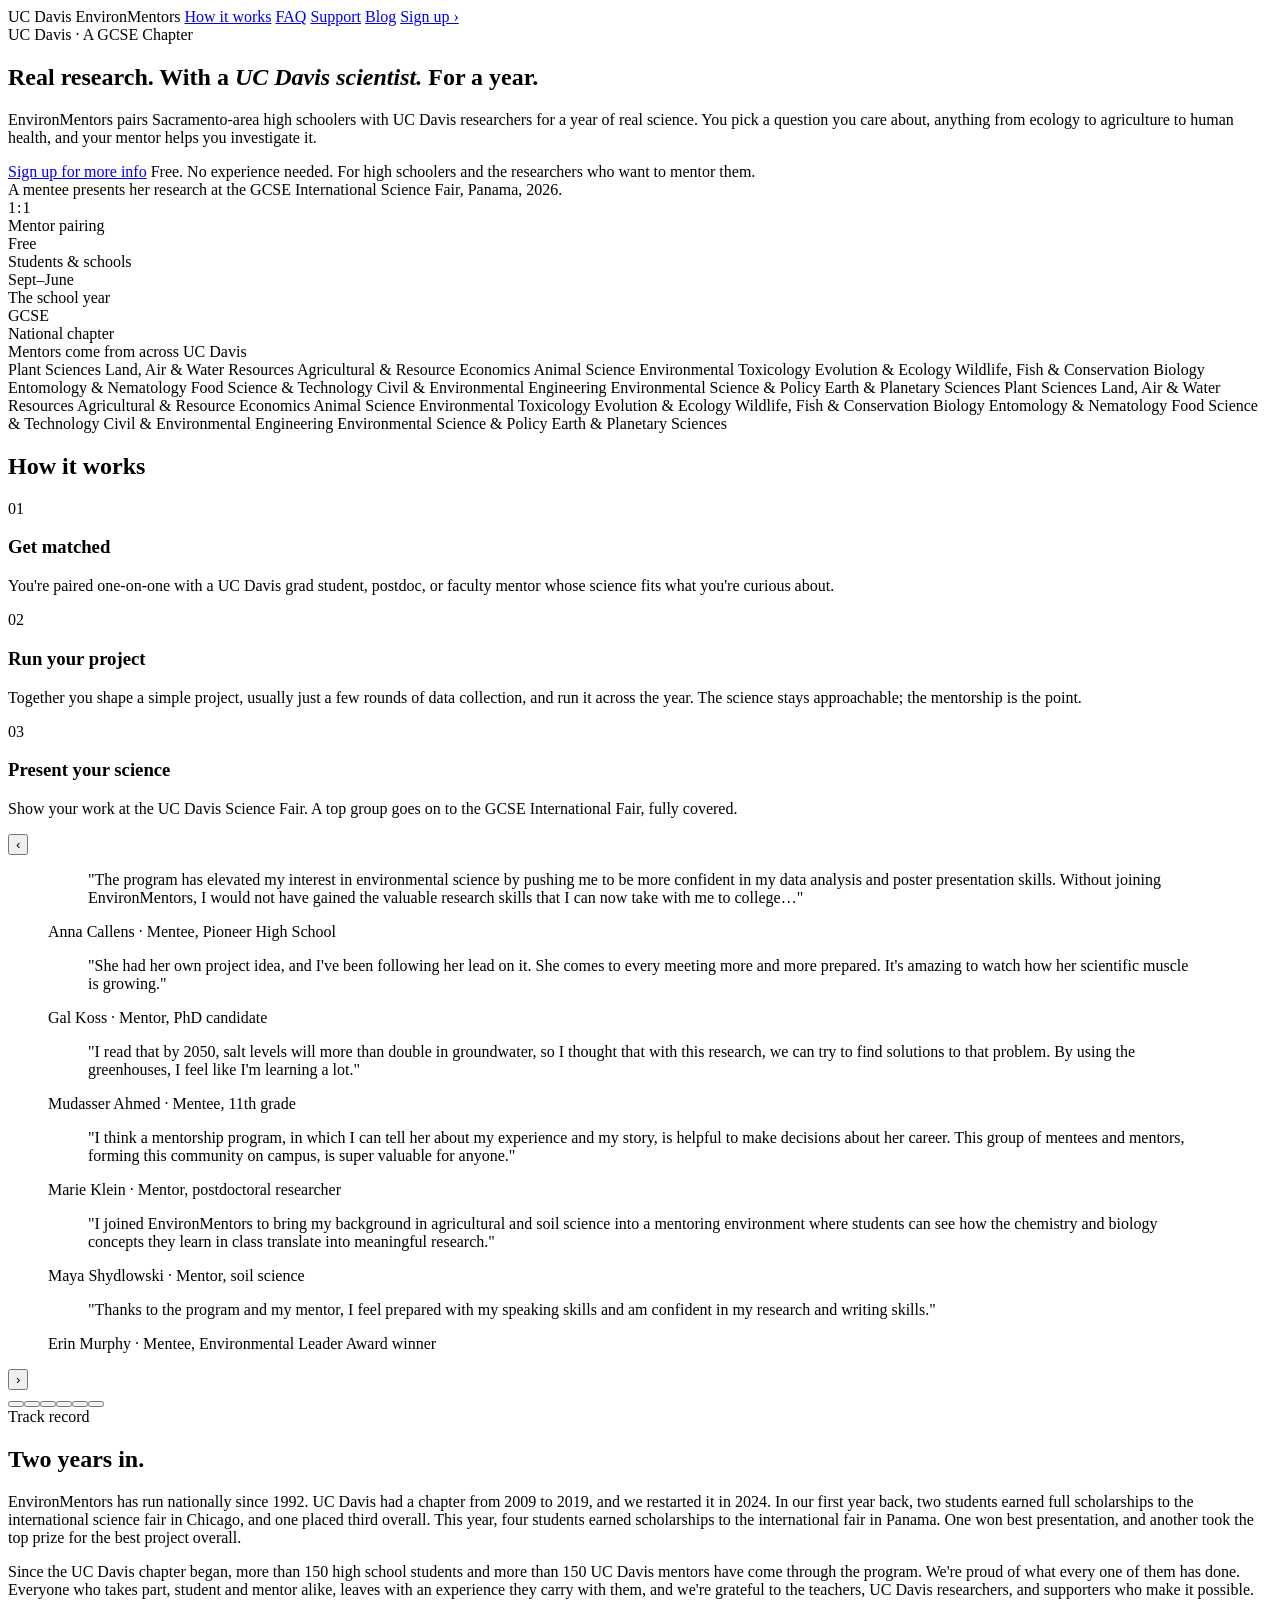
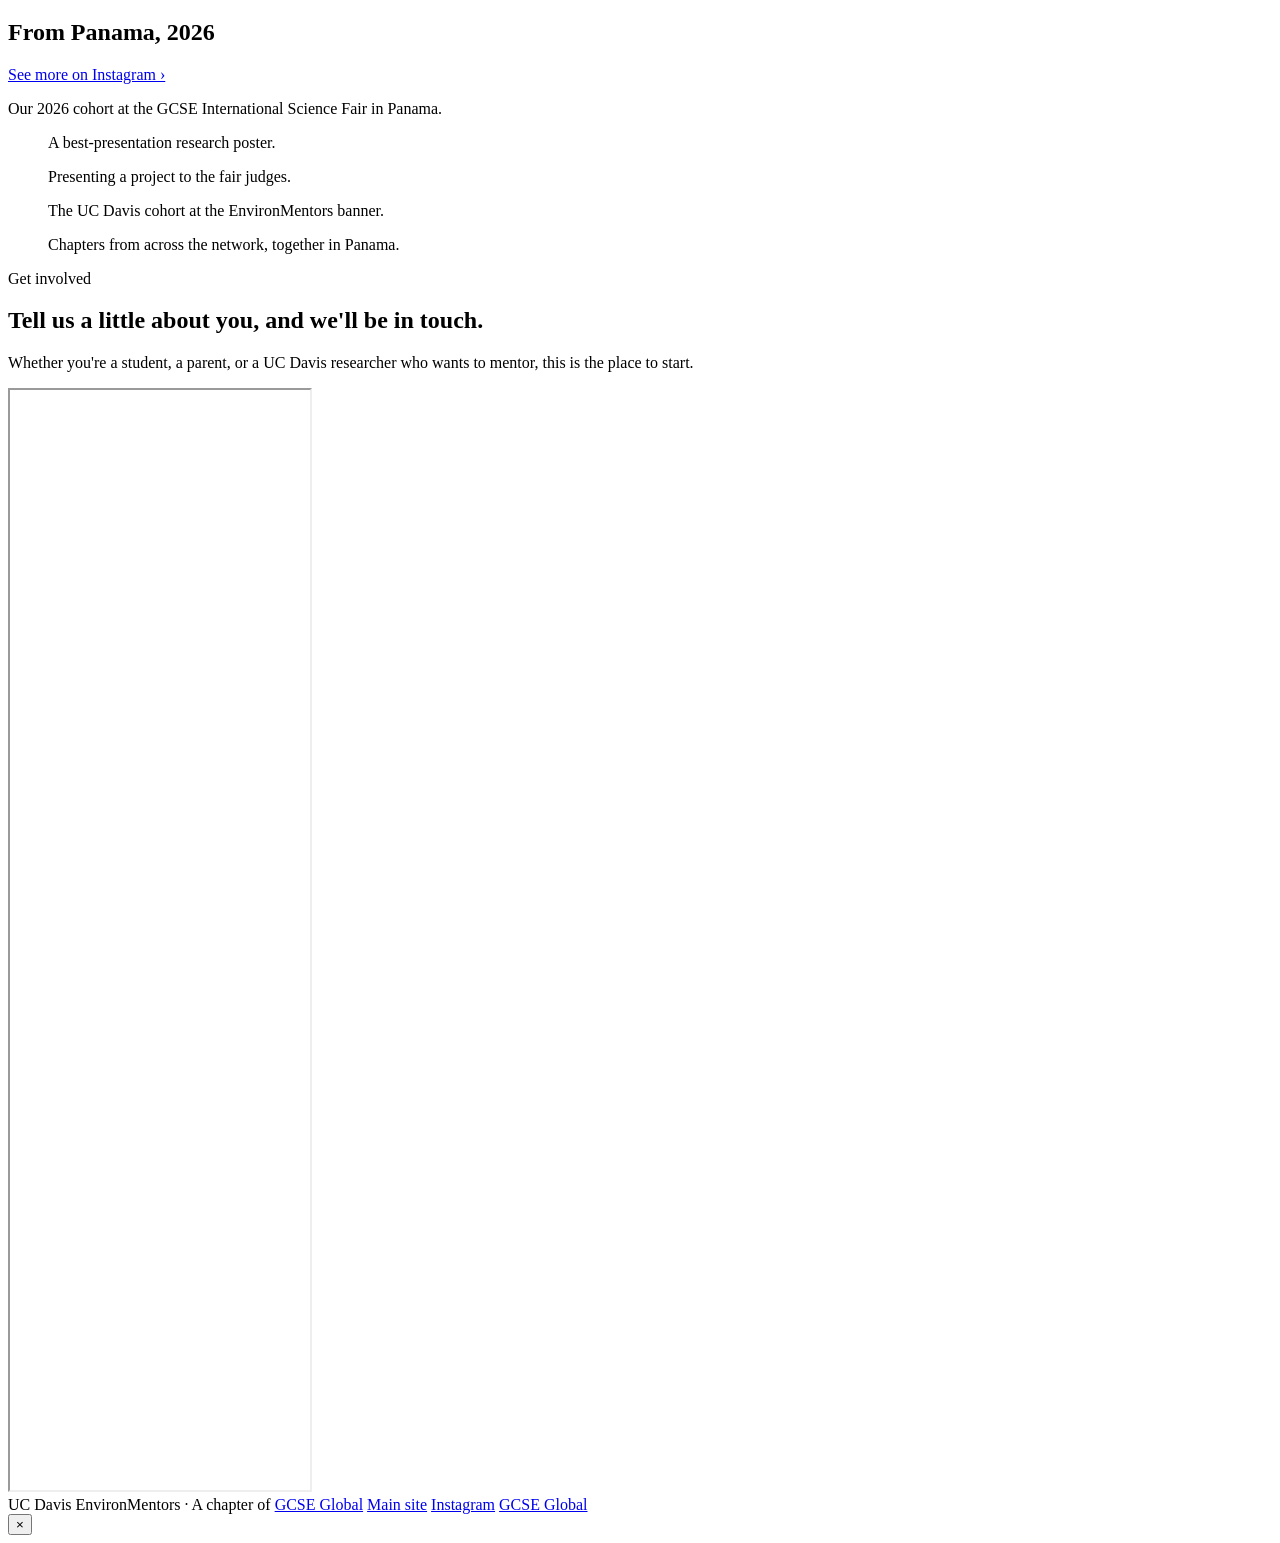
==== index.html @ 80916c14 "Rework track-record second paragraph: cumulative reach + pride + gratitude Replace the 'awards aren'" ====
<!doctype html>
<html lang="en"><head><meta charset="utf-8">
<meta name="viewport" content="width=device-width,initial-scale=1">
<title>EnvironMentors at UC Davis — Get Involved</title>
<meta name="description" content="EnvironMentors pairs Sacramento-area high schoolers with UC Davis researchers for a year of real environmental research. Sign up for more info.">
<meta property="og:title" content="EnvironMentors at UC Davis">
<meta property="og:description" content="Real environmental research. With a UC Davis scientist. For a year.">
<meta property="og:image" content="photos/group-fair.jpg">
<link rel="stylesheet" href="site.css">
</head>
<body>

<div class="top">
  <span class="mark">UC&nbsp;Davis EnvironMentors</span>
  <span class="nav">
    <a href="#how">How it works</a>
    <a href="faq.html">FAQ</a>
    <a href="support.html">Support</a>
    <a href="blog.html">Blog</a>
    <a class="cta" href="#signup">Sign up&nbsp;&rsaquo;</a>
  </span>
</div>

<section class="hero">
  <div class="eyebrow">UC Davis &middot; A GCSE Chapter</div>
  <h1 class="serif">Real research. With a <em>UC&nbsp;Davis scientist.</em> For a year.</h1>
  <p class="lede">EnvironMentors pairs Sacramento-area high schoolers with UC&nbsp;Davis researchers for a year of real science. You pick a question you care about, anything from ecology to agriculture to human health, and your mentor helps you investigate it.</p>
  <div class="cta-row">
    <a class="btn" href="#signup">Sign up for more info</a>
    <span class="note">Free. No experience needed. For high schoolers and the researchers who want to mentor them.</span>
  </div>
</section>

<div class="heroimg wrap">
  <div class="frame" data-full="photos/panama-talk.jpg" data-cap="A mentee presents her research at the GCSE International Science Fair, Panama, 2026."></div>
  <div class="cap">A mentee presents her research at the GCSE International Science Fair, Panama, 2026.</div>
</div>

<section class="specs">
  <div class="wrap">
    <div class="spec"><div class="n serif">1&#8202;:&#8202;1</div><div class="l">Mentor pairing</div></div>
    <div class="spec"><div class="n serif">Free</div><div class="l">Students &amp; schools</div></div>
    <div class="spec"><div class="n serif">Sept&ndash;June</div><div class="l">The school year</div></div>
    <div class="spec"><div class="n serif">GCSE</div><div class="l">National chapter</div></div>
  </div>
</section>

<section class="ticker" aria-label="UC Davis departments involved">
  <div class="lab">Mentors come from across UC&nbsp;Davis</div>
  <div class="marquee">
    <span class="item">Plant Sciences</span>
    <span class="item">Land, Air &amp; Water Resources</span>
    <span class="item">Agricultural &amp; Resource Economics</span>
    <span class="item">Animal Science</span>
    <span class="item">Environmental Toxicology</span>
    <span class="item">Evolution &amp; Ecology</span>
    <span class="item">Wildlife, Fish &amp; Conservation Biology</span>
    <span class="item">Entomology &amp; Nematology</span>
    <span class="item">Food Science &amp; Technology</span>
    <span class="item">Civil &amp; Environmental Engineering</span>
    <span class="item">Environmental Science &amp; Policy</span>
    <span class="item">Earth &amp; Planetary Sciences</span>
    <span class="item" aria-hidden="true">Plant Sciences</span>
    <span class="item" aria-hidden="true">Land, Air &amp; Water Resources</span>
    <span class="item" aria-hidden="true">Agricultural &amp; Resource Economics</span>
    <span class="item" aria-hidden="true">Animal Science</span>
    <span class="item" aria-hidden="true">Environmental Toxicology</span>
    <span class="item" aria-hidden="true">Evolution &amp; Ecology</span>
    <span class="item" aria-hidden="true">Wildlife, Fish &amp; Conservation Biology</span>
    <span class="item" aria-hidden="true">Entomology &amp; Nematology</span>
    <span class="item" aria-hidden="true">Food Science &amp; Technology</span>
    <span class="item" aria-hidden="true">Civil &amp; Environmental Engineering</span>
    <span class="item" aria-hidden="true">Environmental Science &amp; Policy</span>
    <span class="item" aria-hidden="true">Earth &amp; Planetary Sciences</span>
  </div>
</section>

<section class="how" id="how">
  <div class="wrap">
    <h2>How it works</h2>
    <div class="steps">
      <div class="step"><div class="num">01</div><h3 class="serif">Get matched</h3><p>You're paired one-on-one with a UC&nbsp;Davis grad student, postdoc, or faculty mentor whose science fits what you're curious about.</p></div>
      <div class="step"><div class="num">02</div><h3 class="serif">Run your project</h3><p>Together you shape a simple project, usually just a few rounds of data collection, and run it across the year. The science stays approachable; the mentorship is the point.</p></div>
      <div class="step"><div class="num">03</div><h3 class="serif">Present your science</h3><p>Show your work at the UC&nbsp;Davis Science Fair. A top group goes on to the GCSE International Fair, fully covered.</p></div>
    </div>
  </div>
</section>

<section class="quote" id="voices">
  <div class="wrap">
    <div class="carousel">
      <button class="car-arrow prev" aria-label="Previous testimonial">&lsaquo;</button>
      <div class="car-viewport">
        <div class="car-track">
          <figure class="slide"><blockquote>"The program has elevated my interest in environmental science by pushing me to be more confident in my data analysis and poster presentation skills. Without joining EnvironMentors, I would not have gained the valuable research skills that I can now take with me to college…"</blockquote><figcaption>Anna Callens &middot; Mentee, Pioneer High School</figcaption></figure>
          <figure class="slide"><blockquote>"She had her own project idea, and I've been following her lead on it. She comes to every meeting more and more prepared. It's amazing to watch how her scientific muscle is growing."</blockquote><figcaption>Gal Koss &middot; Mentor, PhD candidate</figcaption></figure>
          <figure class="slide"><blockquote>"I read that by 2050, salt levels will more than double in groundwater, so I thought that with this research, we can try to find solutions to that problem. By using the greenhouses, I feel like I'm learning a lot."</blockquote><figcaption>Mudasser Ahmed &middot; Mentee, 11th grade</figcaption></figure>
          <figure class="slide"><blockquote>"I think a mentorship program, in which I can tell her about my experience and my story, is helpful to make decisions about her career. This group of mentees and mentors, forming this community on campus, is super valuable for anyone."</blockquote><figcaption>Marie Klein &middot; Mentor, postdoctoral researcher</figcaption></figure>
          <figure class="slide"><blockquote>"I joined EnvironMentors to bring my background in agricultural and soil science into a mentoring environment where students can see how the chemistry and biology concepts they learn in class translate into meaningful research."</blockquote><figcaption>Maya Shydlowski &middot; Mentor, soil science</figcaption></figure>
          <figure class="slide"><blockquote>"Thanks to the program and my mentor, I feel prepared with my speaking skills and am confident in my research and writing skills."</blockquote><figcaption>Erin Murphy &middot; Mentee, Environmental Leader Award winner</figcaption></figure>
        </div>
      </div>
      <button class="car-arrow next" aria-label="Next testimonial">&rsaquo;</button>
    </div>
    <div class="car-dots" aria-hidden="true"></div>
  </div>
</section>

<section class="record">
  <div class="wrap">
    <div class="eyebrow">Track record</div>
    <h2 class="serif">Two years in.</h2>
    <p>EnvironMentors has run nationally since 1992. UC&nbsp;Davis had a chapter from 2009 to 2019, and we restarted it in 2024. In our first year back, two students earned full scholarships to the international science fair in Chicago, and one placed third overall. This year, four students earned scholarships to the international fair in Panama. One won best presentation, and another took the top prize for the best project overall.</p>
    <p>Since the UC&nbsp;Davis chapter began, more than 150 high school students and more than 150 UC&nbsp;Davis mentors have come through the program. We're proud of what every one of them has done. Everyone who takes part, student and mentor alike, leaves with an experience they carry with them, and we're grateful to the teachers, UC&nbsp;Davis researchers, and supporters who make it possible.</p>
  </div>
</section>

<section class="gallery" id="gallery">
  <div class="wrap">
    <div class="gal-head">
      <h2>From Panama, 2026</h2>
      <a class="ig" href="https://www.instagram.com/environmentors.ucdavis/">See more on Instagram&nbsp;&rsaquo;</a>
    </div>
    <p class="gal-sub">Our 2026 cohort at the GCSE International Science Fair in Panama.</p>
    <div class="gal-grid">
      <figure><div class="g" style="background-image:url('photos/panama-poster.jpg')" data-full="photos/panama-poster.jpg" data-cap="A best-presentation research poster."></div><figcaption>A best-presentation research poster.</figcaption></figure>
      <figure><div class="g" style="background-image:url('photos/panama-present.jpg')" data-full="photos/panama-present.jpg" data-cap="Presenting a project to the fair judges."></div><figcaption>Presenting a project to the fair judges.</figcaption></figure>
      <figure><div class="g" style="background-image:url('photos/panama-team.jpg')" data-full="photos/panama-team.jpg" data-cap="The UC Davis cohort at the EnvironMentors banner."></div><figcaption>The UC&nbsp;Davis cohort at the EnvironMentors banner.</figcaption></figure>
      <figure><div class="g" style="background-image:url('photos/panama-cohort.jpg')" data-full="photos/panama-cohort.jpg" data-cap="Chapters from across the network, together in Panama."></div><figcaption>Chapters from across the network, together in Panama.</figcaption></figure>
    </div>
  </div>
</section>

<section class="signup" id="signup">
  <div class="eyebrow">Get involved</div>
  <h2 class="serif">Tell us a little about you, and we'll be in touch.</h2>
  <p>Whether you're a student, a parent, or a UC&nbsp;Davis researcher who wants to mentor, this is the place to start.</p>
  <div class="form-wrap">
    <iframe src="https://docs.google.com/forms/d/e/1FAIpQLSe3fdZ-yH0klDL1bemUlo8f9IML4VVD8XwCSvVxNgeBMHHSXA/viewform?embedded=true" height="1100" title="EnvironMentors interest form">Loading the form&hellip;</iframe>
  </div>
</section>

<footer>
  <div class="wrap">
    <span>UC&nbsp;Davis EnvironMentors &middot; A chapter of <a href="https://gcseglobal.org/">GCSE Global</a></span>
    <span class="links">
      <a href="https://environmentors.ucdavis.edu/">Main site</a>
      <a href="https://www.instagram.com/environmentors.ucdavis/">Instagram</a>
      <a href="https://gcseglobal.org/">GCSE Global</a>
    </span>
  </div>
</footer>

<div class="lightbox" id="lightbox" aria-hidden="true">
  <button class="lb-close" aria-label="Close">&times;</button>
  <img alt="">
  <figcaption></figcaption>
</div>

<script>
(function(){
  var lb=document.getElementById('lightbox'),
      img=lb.querySelector('img'),
      cap=lb.querySelector('figcaption');
  function open(src,c){img.src=src;cap.textContent=c||'';lb.classList.add('open');lb.setAttribute('aria-hidden','false');document.body.style.overflow='hidden';}
  function close(){lb.classList.remove('open');lb.setAttribute('aria-hidden','true');img.src='';document.body.style.overflow='';}
  document.querySelectorAll('[data-full]').forEach(function(el){
    el.classList.add('zoomable');
    el.addEventListener('click',function(){open(el.getAttribute('data-full'),el.getAttribute('data-cap'));});
  });
  lb.addEventListener('click',close);
  document.addEventListener('keydown',function(e){if(e.key==='Escape')close();});
})();

// testimonial carousel
(function(){
  var track=document.querySelector('.car-track');
  if(!track) return;
  var slides=track.children, n=slides.length, i=0;
  var dotsWrap=document.querySelector('.car-dots'), timer;
  for(var d=0; d<n; d++){var b=document.createElement('button'); b.setAttribute('data-i',d); b.setAttribute('aria-label','Go to testimonial '+(d+1)); dotsWrap.appendChild(b);}
  var dots=dotsWrap.children;
  function go(k){ i=(k+n)%n; track.style.transform='translateX('+(-i*100)+'%)'; for(var j=0;j<n;j++) dots[j].className=(j===i?'active':''); }
  function reset(){ clearInterval(timer); timer=setInterval(function(){go(i+1);},8000); }
  document.querySelector('.car-arrow.next').addEventListener('click',function(){go(i+1);reset();});
  document.querySelector('.car-arrow.prev').addEventListener('click',function(){go(i-1);reset();});
  dotsWrap.addEventListener('click',function(e){var k=e.target.getAttribute('data-i'); if(k!==null){go(+k);reset();}});
  var x0=null, vp=document.querySelector('.car-viewport');
  vp.addEventListener('touchstart',function(e){x0=e.touches[0].clientX;},{passive:true});
  vp.addEventListener('touchend',function(e){if(x0===null)return;var dx=e.changedTouches[0].clientX-x0;if(Math.abs(dx)>40)go(i+(dx<0?1:-1));x0=null;reset();});
  go(0); reset();
})();
</script>

</body></html>
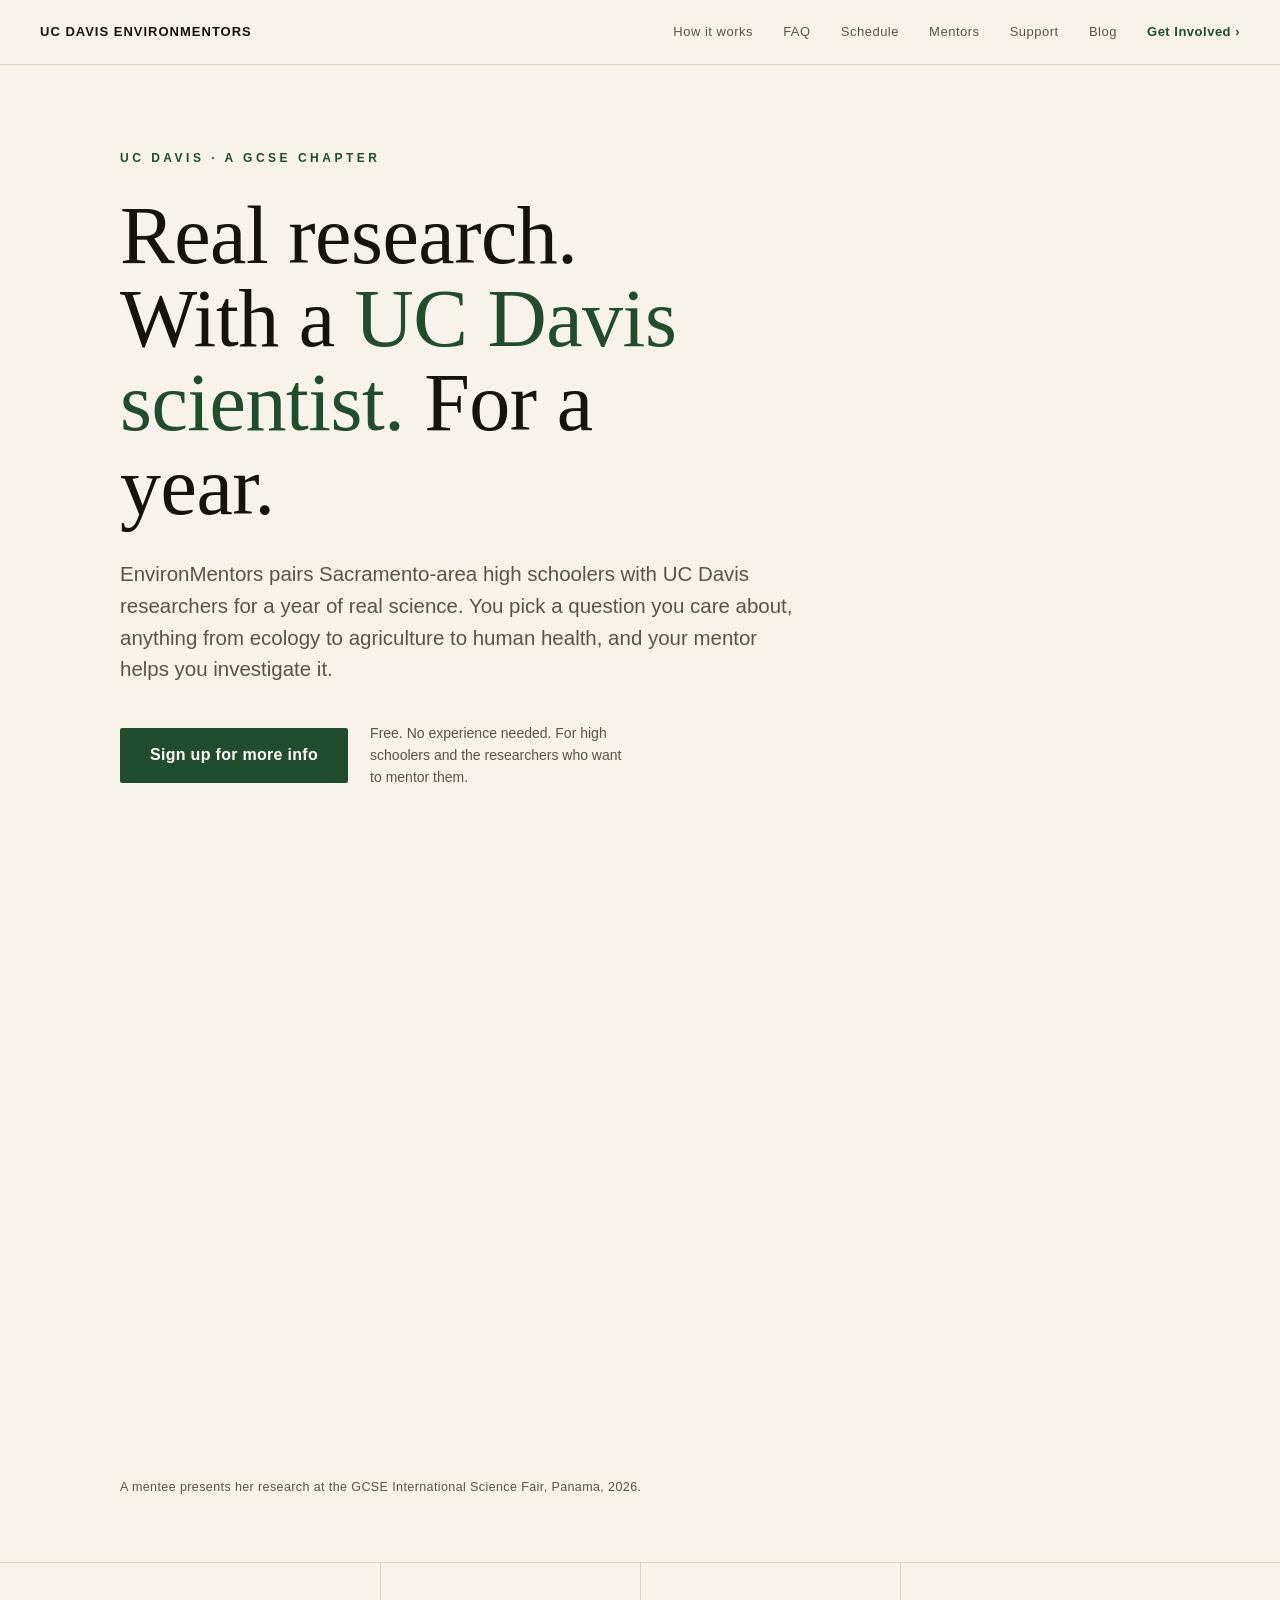
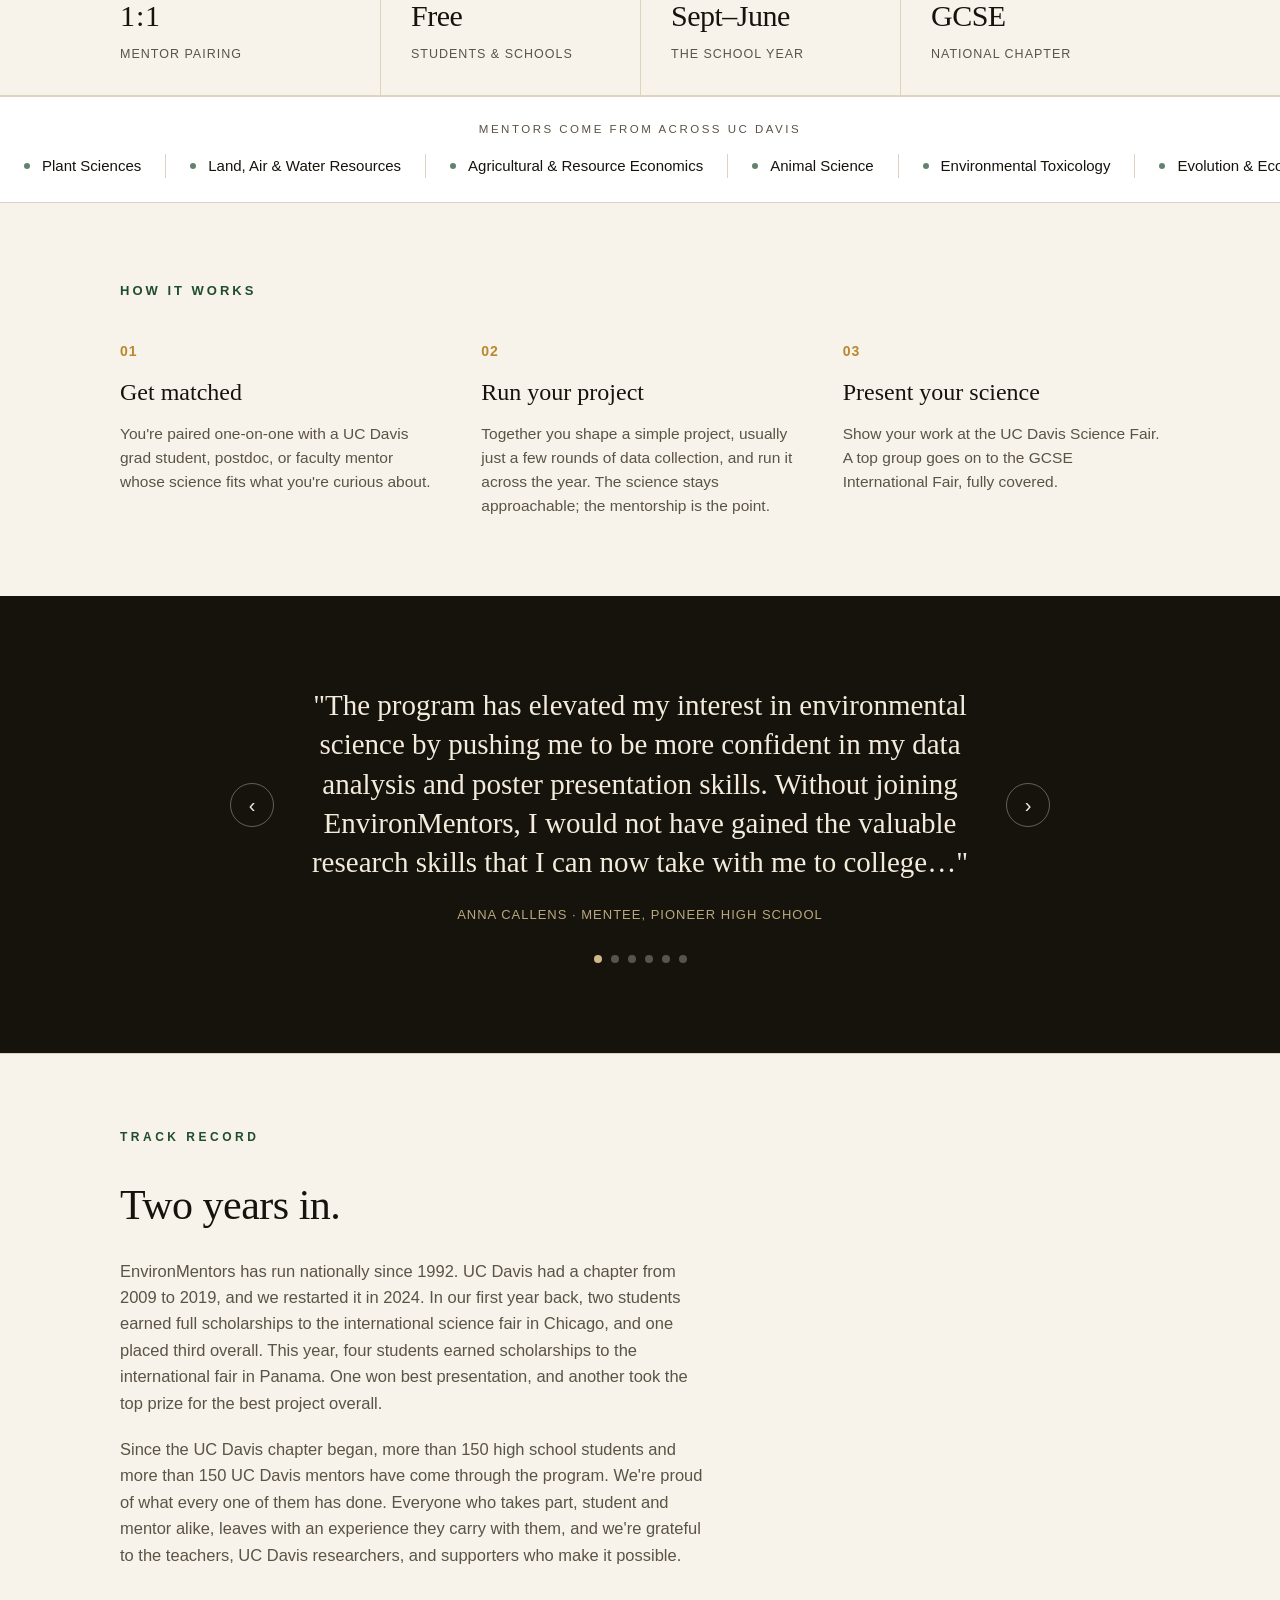
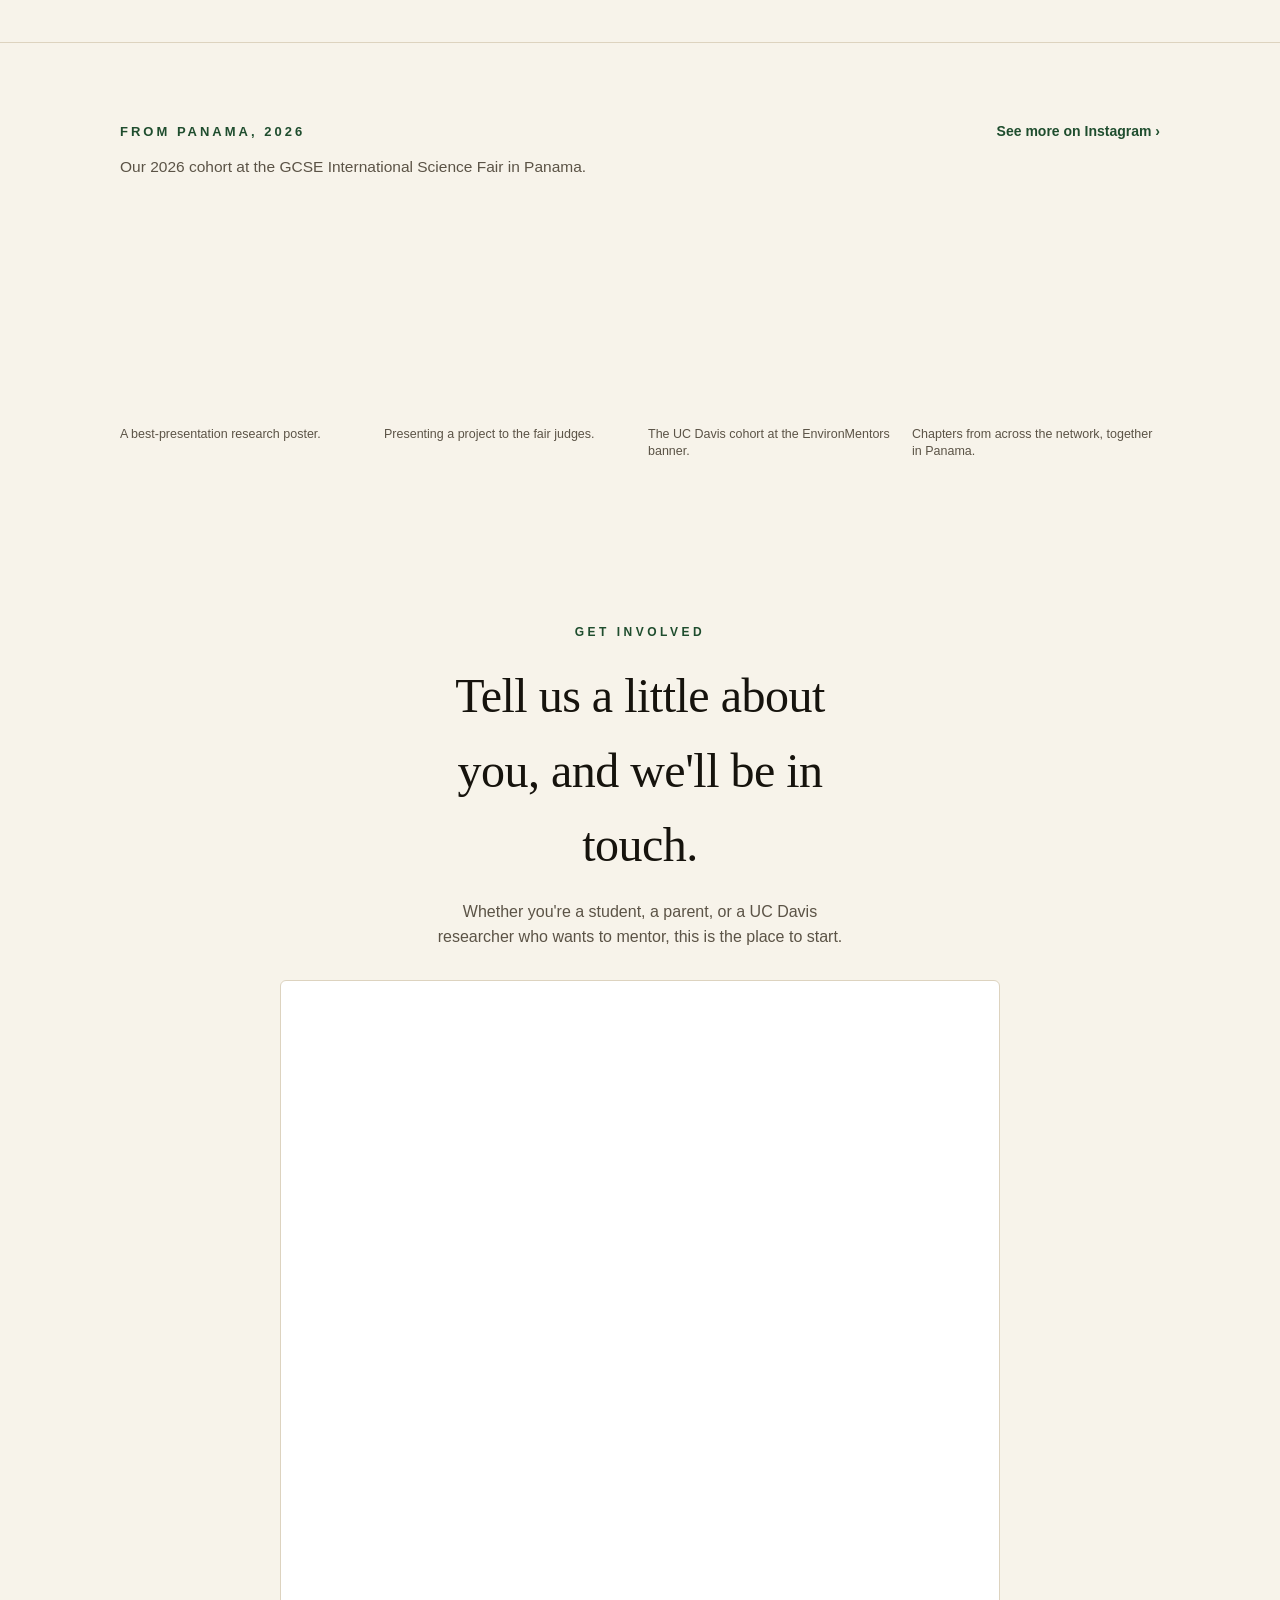
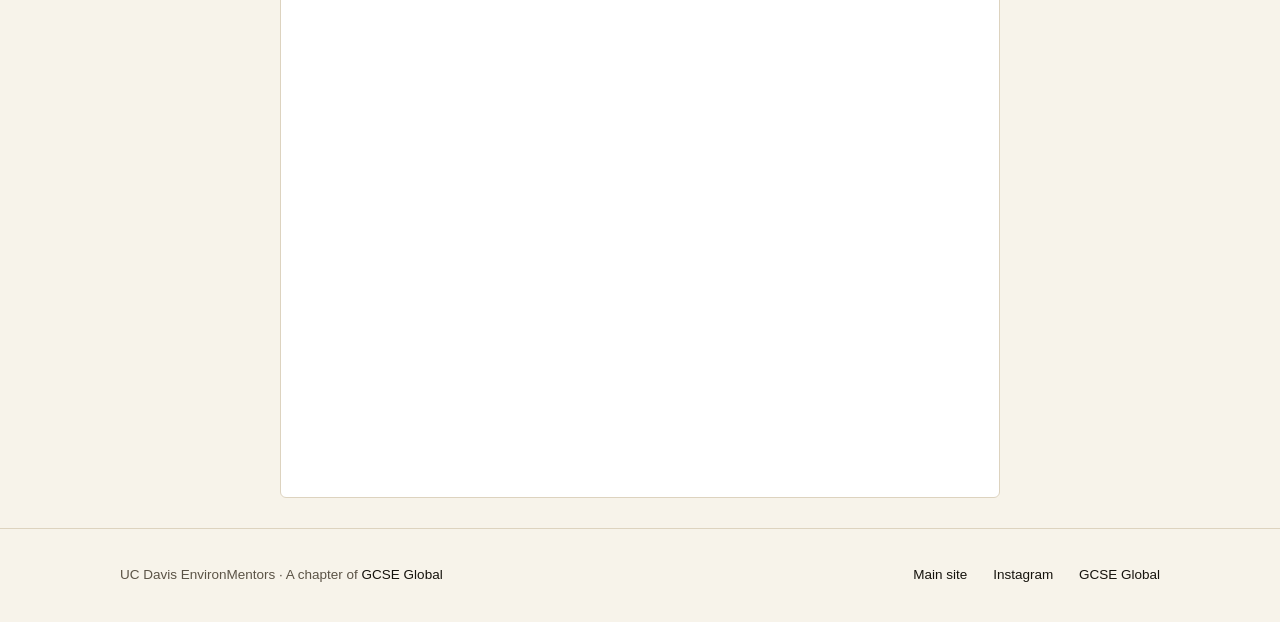
==== commit 0a9f73be: "Add Schedule page (quarterly year-at-a-glance, field trips, breaks, transportation); link in nav Co-" ====
--- a/index.html
+++ b/index.html
@@ -15,9 +15,11 @@
   <span class="nav">
     <a href="#how">How it works</a>
     <a href="faq.html">FAQ</a>
+    <a href="schedule.html">Schedule</a>
+    <a href="mentors.html">Mentors</a>
     <a href="support.html">Support</a>
     <a href="blog.html">Blog</a>
-    <a class="cta" href="#signup">Sign up&nbsp;&rsaquo;</a>
+    <a class="cta" href="#signup">Get Involved&nbsp;&rsaquo;</a>
   </span>
 </div>
 
--- a/site.css
+++ b/site.css
@@ -0,0 +1,195 @@
+/* === EnvironMentors @ UC Davis — editorial site styles === */
+:root{
+  --ink:#16130d; --ink2:#5b5346; --paper:#f7f3ea; --panel:#fff; --line:#ddd3bf;
+  --accent:#1f4d2e; --accent2:#b9882f;
+}
+*{box-sizing:border-box;margin:0;padding:0}
+html{scroll-behavior:smooth}
+body{font-family:-apple-system,"Helvetica Neue",Arial,sans-serif;color:var(--ink);background:var(--paper);line-height:1.55;-webkit-font-smoothing:antialiased}
+img{max-width:100%;display:block}
+.serif{font-family:"Iowan Old Style","Palatino Linotype",Georgia,"Times New Roman",serif}
+.wrap{max-width:1120px;margin:0 auto;padding:0 40px}
+
+/* top bar */
+.top{display:flex;justify-content:space-between;align-items:center;padding:22px 40px;border-bottom:1px solid var(--line);font-size:13px;letter-spacing:.5px}
+.top .mark{font-weight:700;letter-spacing:1px;text-transform:uppercase}
+.top a{color:var(--ink);text-decoration:none}
+.top .nav a{margin-left:26px;color:var(--ink2)}
+.top .nav a:hover{color:var(--ink)}
+.top .nav a.cta{color:var(--accent);font-weight:800}
+
+/* hero */
+.hero{padding:84px 40px 64px;max-width:1120px;margin:0 auto}
+.eyebrow{font-size:12px;letter-spacing:3.5px;text-transform:uppercase;color:var(--accent);font-weight:700;margin-bottom:26px}
+.hero h1{font-size:clamp(40px,6.6vw,82px);line-height:1.02;font-weight:400;letter-spacing:-.5px;max-width:14ch}
+.hero h1 em{font-style:normal;color:var(--accent)}
+.hero .lede{font-size:clamp(17px,1.6vw,21px);color:var(--ink2);max-width:60ch;margin-top:30px;line-height:1.55}
+.cta-row{display:flex;align-items:center;gap:22px;margin-top:38px;flex-wrap:wrap}
+.btn{display:inline-block;background:var(--accent);color:#fff;text-decoration:none;font-weight:600;font-size:16px;padding:15px 30px;border-radius:2px;letter-spacing:.3px;cursor:pointer;border:0}
+.btn:hover{background:#163d24}
+.cta-row .note{font-size:14px;color:var(--ink2);max-width:34ch}
+
+/* hero image */
+.heroimg{margin-top:56px}
+.heroimg .frame{width:100%;height:clamp(300px,46vw,560px);background-image:url('photos/panama-talk.jpg');background-size:cover;background-position:center 28%;border-radius:3px}
+.heroimg .cap{font-size:12.5px;color:var(--ink2);letter-spacing:.4px;margin-top:10px}
+
+/* specs */
+.specs{border-top:1px solid var(--line);border-bottom:1px solid var(--line);margin-top:64px}
+.specs .wrap{display:grid;grid-template-columns:repeat(4,1fr)}
+.spec{padding:30px 0}
+.spec + .spec{border-left:1px solid var(--line);padding-left:30px}
+.spec .n{font-size:30px;font-weight:400;letter-spacing:-.5px}
+.spec .l{font-size:12.5px;letter-spacing:1px;text-transform:uppercase;color:var(--ink2);margin-top:6px}
+
+/* how */
+.how{padding:78px 40px}
+.how h2{font-size:13px;letter-spacing:3px;text-transform:uppercase;color:var(--accent);font-weight:700;margin-bottom:40px}
+.steps{display:grid;grid-template-columns:repeat(3,1fr);gap:44px}
+.step .num{font-size:14px;color:var(--accent2);font-weight:700;letter-spacing:1px}
+.step h3{font-size:24px;font-weight:400;margin:12px 0 10px}
+.step p{font-size:15.5px;color:var(--ink2)}
+
+/* track record */
+.record{padding:74px 40px;border-top:1px solid var(--line)}
+.record h2{font-size:clamp(28px,3.6vw,42px);font-weight:400;letter-spacing:-.5px;margin:0;max-width:16ch}
+.record p{font-size:16.5px;color:var(--ink2);max-width:64ch;margin-top:20px;line-height:1.6}
+
+/* quote */
+.quote{background:var(--ink);color:#f3ecdc;padding:90px 40px}
+.quote .wrap{max-width:900px}
+.quote blockquote{font-size:clamp(24px,3vw,36px);line-height:1.3;font-weight:400}
+.quote cite{display:block;margin-top:24px;font-style:normal;font-size:14px;letter-spacing:1px;text-transform:uppercase;color:#b9a87e}
+.quote .quotes{max-width:1060px;display:grid;grid-template-columns:1fr 1fr;gap:48px}
+.quote .quotes figure{margin:0}
+.quote .quotes blockquote{font-size:clamp(18px,1.9vw,24px);line-height:1.36;font-weight:400}
+.quote .quotes figcaption{margin-top:18px;font-size:13px;letter-spacing:1px;text-transform:uppercase;color:#b9a87e}
+@media(max-width:760px){.quote .quotes{grid-template-columns:1fr;gap:34px}}
+
+/* testimonial carousel */
+.carousel{position:relative;display:flex;align-items:center;gap:10px}
+.car-viewport{overflow:hidden;flex:1}
+.car-track{display:flex;transition:transform .45s ease}
+.slide{flex:0 0 100%;margin:0;padding:0 10px;text-align:center}
+.slide blockquote{font-size:clamp(19px,2.3vw,29px);line-height:1.36;font-weight:400;max-width:46ch;margin:0 auto;font-family:"Iowan Old Style","Palatino Linotype",Georgia,serif}
+.slide figcaption{margin-top:22px;font-size:13px;letter-spacing:1px;text-transform:uppercase;color:#b9a87e}
+.car-arrow{flex:0 0 auto;background:none;border:1px solid rgba(255,255,255,.32);color:#f3ecdc;width:44px;height:44px;border-radius:50%;font-size:20px;line-height:1;cursor:pointer;transition:border-color .2s,color .2s}
+.car-arrow:hover{border-color:#cdb98a;color:#fff}
+.car-dots{display:flex;justify-content:center;gap:9px;margin-top:30px}
+.car-dots button{width:8px;height:8px;border-radius:50%;border:0;background:rgba(255,255,255,.28);cursor:pointer;padding:0}
+.car-dots button.active{background:#cdb98a}
+@media(max-width:760px){.car-arrow{width:36px;height:36px;font-size:17px}.slide blockquote{font-size:19px}}
+
+/* department ticker */
+.ticker{background:var(--panel);border-top:1px solid var(--line);border-bottom:1px solid var(--line);padding:24px 0;overflow:hidden}
+.ticker .lab{text-align:center;font-size:11.5px;letter-spacing:2.5px;text-transform:uppercase;color:var(--ink2);margin-bottom:16px}
+.ticker .marquee{display:flex;width:max-content;animation:ticker 48s linear infinite}
+.ticker:hover .marquee{animation-play-state:paused}
+.ticker .item{display:inline-flex;align-items:center;font-size:15px;color:var(--ink);white-space:nowrap;padding:0 24px;border-right:1px solid var(--line)}
+.ticker .item::before{content:"";display:inline-block;width:6px;height:6px;border-radius:50%;background:var(--accent);margin-right:12px;opacity:.7}
+@keyframes ticker{from{transform:translateX(0)}to{transform:translateX(-50%)}}
+@media(prefers-reduced-motion:reduce){.ticker .marquee{animation:none;flex-wrap:wrap;justify-content:center;width:auto;gap:6px}}
+
+/* signup + embedded form */
+.signup{padding:84px 40px 30px;text-align:center}
+.signup .eyebrow{margin-bottom:18px}
+.signup h2{font-size:clamp(30px,4vw,48px);font-weight:400;letter-spacing:-.5px;max-width:18ch;margin:0 auto}
+.signup p{color:var(--ink2);margin:18px auto 8px;max-width:48ch;font-size:16px}
+.form-wrap{max-width:720px;margin:30px auto 0;background:var(--panel);border:1px solid var(--line);border-radius:6px;padding:8px;text-align:left}
+.form-wrap iframe{width:100%;border:0;display:block;border-radius:4px}
+
+/* generic page body (faq, blog) */
+.page{max-width:820px;margin:0 auto;padding:70px 40px 90px}
+.page .eyebrow{margin-bottom:18px}
+.page h1{font-size:clamp(34px,5vw,56px);font-weight:400;letter-spacing:-.5px;line-height:1.05}
+.page .intro{font-size:18px;color:var(--ink2);margin-top:20px;max-width:60ch}
+.page h2{font-size:22px;font-weight:600;margin:46px 0 10px}
+.page p{font-size:16px;color:var(--ink2);margin-top:10px}
+.faq-item{border-top:1px solid var(--line);padding:26px 0}
+.faq-item:last-child{border-bottom:1px solid var(--line)}
+.support .claim{font-size:clamp(19px,2.1vw,24px);color:var(--ink);margin-top:18px;line-height:1.4}
+.support .claim strong{color:var(--accent);font-weight:700}
+.support section{margin-top:8px}
+.support .btn{margin-top:18px}
+.ways{margin:16px 0 0;padding:0;list-style:none;counter-reset:w}
+.ways li{position:relative;padding:16px 0 16px 46px;border-top:1px solid var(--line);counter-increment:w;font-size:16px;color:var(--ink2);line-height:1.55}
+.ways li::before{content:counter(w);position:absolute;left:0;top:15px;width:28px;height:28px;border:1px solid var(--accent);color:var(--accent);border-radius:50%;display:flex;align-items:center;justify-content:center;font-size:13px;font-weight:700}
+.ways li strong{color:var(--ink)}
+
+/* blog list */
+.post-card{display:grid;grid-template-columns:300px 1fr;gap:24px;text-decoration:none;color:var(--ink);border:1px solid var(--line);border-radius:6px;overflow:hidden;margin-top:28px;background:var(--panel)}
+.post-card .pc-img{background-size:cover;background-position:center;min-height:200px}
+.post-card .pc-body{padding:22px 24px 26px}
+.post-card .pc-date{font-size:12px;letter-spacing:1px;text-transform:uppercase;color:var(--ink2)}
+.post-card h2{font-size:23px;font-weight:600;margin:8px 0 0;letter-spacing:-.3px}
+.post-card p{font-size:15px;color:var(--ink2);margin-top:10px}
+.post-card .pc-more{display:inline-block;margin-top:14px;color:var(--accent);font-weight:700;font-size:14px}
+.post-card:hover{border-color:var(--accent2)}
+@media(max-width:680px){.post-card{grid-template-columns:1fr}}
+
+/* blog article */
+.article{max-width:760px;margin:0 auto;padding:60px 40px 84px}
+.article .eyebrow{margin-bottom:16px}
+.article h1{font-size:clamp(32px,4.6vw,52px);font-weight:400;letter-spacing:-.5px;line-height:1.07}
+.article .dek{font-size:19px;color:var(--ink2);margin-top:18px;line-height:1.5}
+.article .byline{font-size:12.5px;letter-spacing:1px;color:var(--ink2);margin-top:18px;text-transform:uppercase}
+.article figure{margin:34px 0}
+.article figure img{width:100%;border-radius:3px;display:block}
+.article figcaption{font-size:12.5px;color:var(--ink2);margin-top:9px}
+.article p{font-size:17px;line-height:1.75;margin-top:20px;color:var(--ink)}
+.article h2{font-size:24px;font-weight:600;margin-top:42px;letter-spacing:-.3px}
+.article .thanks{font-size:15px;color:var(--ink2);border-top:1px solid var(--line);margin-top:48px;padding-top:24px;line-height:1.75}
+.article a{color:var(--accent)}
+@media(max-width:760px){.article{padding:44px 24px 60px}.article p{font-size:16px}}
+.ack{margin-top:56px;border-top:1px solid var(--line);padding-top:22px}
+.ack p{font-size:13px;color:var(--ink2);max-width:62ch}
+.faq-item h3{font-size:20px;font-weight:600}
+.faq-item p{margin-top:10px}
+.todo{display:inline-block;font-size:11px;letter-spacing:1px;text-transform:uppercase;color:#9a5; color:var(--accent2);border:1px solid var(--accent2);border-radius:3px;padding:2px 8px;margin-left:8px;vertical-align:middle}
+
+/* gallery */
+.gallery{padding:78px 40px;border-top:1px solid var(--line)}
+.gal-head{display:flex;justify-content:space-between;align-items:baseline;flex-wrap:wrap;gap:10px}
+.gal-head h2{font-size:13px;letter-spacing:3px;text-transform:uppercase;color:var(--accent);font-weight:700}
+.gal-head .ig{font-size:14px;color:var(--accent);text-decoration:none;font-weight:600;white-space:nowrap}
+.gal-head .ig:hover{text-decoration:underline}
+.gal-sub{color:var(--ink2);max-width:64ch;margin-top:12px;font-size:15.5px}
+.gal-grid{display:grid;grid-template-columns:repeat(4,1fr);gap:16px;margin-top:28px}
+.gal-grid figure{margin:0}
+.gal-grid .g{height:210px;background-size:cover;background-position:center;border-radius:3px}
+.gal-grid figcaption{font-size:12.5px;color:var(--ink2);margin-top:9px;line-height:1.4}
+@media(max-width:760px){.gal-grid{grid-template-columns:1fr 1fr}}
+
+/* footer */
+footer{border-top:1px solid var(--line);padding:36px 40px;font-size:13.5px;color:var(--ink2)}
+footer .wrap{display:flex;justify-content:space-between;flex-wrap:wrap;gap:16px}
+footer a{color:var(--ink);text-decoration:none}
+footer a:hover{color:var(--accent)}
+footer .links a{margin-left:22px}
+
+/* lightbox (click any photo to zoom) */
+.zoomable{cursor:zoom-in}
+.lightbox{position:fixed;inset:0;background:rgba(15,12,8,.93);display:none;align-items:center;justify-content:center;z-index:100;padding:20px;cursor:zoom-out}
+.lightbox.open{display:flex}
+.lightbox img{max-width:96vw;max-height:90vh;border-radius:3px;box-shadow:0 12px 60px rgba(0,0,0,.55)}
+.lightbox figcaption{position:absolute;left:0;right:0;bottom:18px;text-align:center;color:#e9e1d0;font-size:13px;letter-spacing:.3px;padding:0 20px}
+.lb-close{position:absolute;top:14px;right:20px;background:none;border:0;color:#fff;font-size:40px;line-height:1;cursor:pointer;opacity:.85}
+.lb-close:hover{opacity:1}
+
+@media(max-width:760px){
+  .wrap{padding:0 24px}
+  .top{padding:16px 24px}
+  .top .nav a{margin-left:14px}
+  .hero{padding:52px 24px 36px}
+  .heroimg{margin-top:36px}
+  .how,.gallery,.signup{padding:54px 24px}
+  .quote{padding:60px 24px}
+  .specs{margin-top:44px}
+  .steps{grid-template-columns:1fr;gap:30px}
+  .specs .wrap{grid-template-columns:1fr 1fr}
+  .spec{padding:20px 8px;text-align:center}
+  .spec, .spec + .spec{border-left:0;padding-left:8px}
+  .spec:nth-child(n+3){border-top:1px solid var(--line)}
+  .gal-grid{grid-template-columns:1fr 1fr;gap:12px}
+  .gal-grid .g{height:150px}
+}
